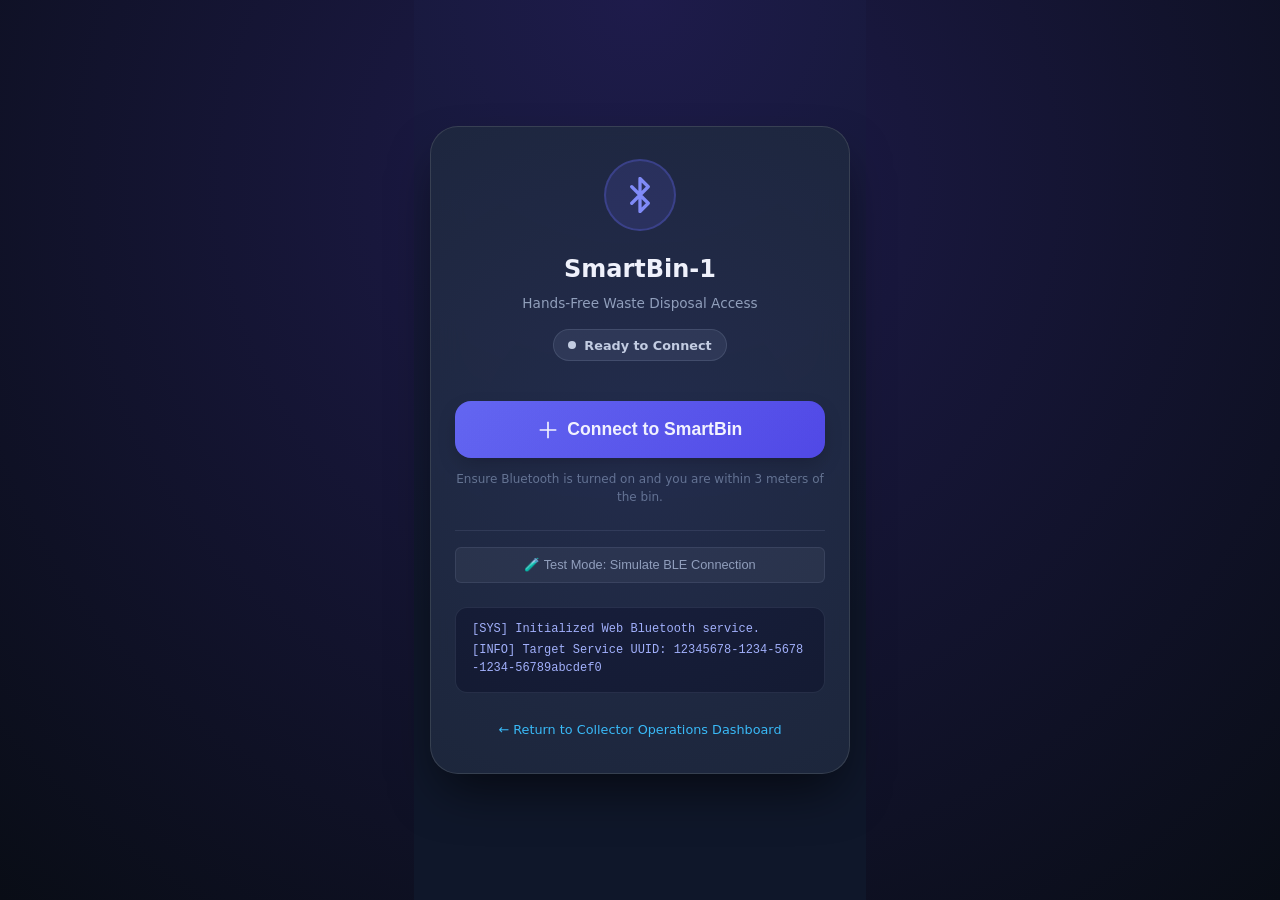
==== public_open.html @ ca004def "Rename index.html to public_open.html" ====
<!DOCTYPE html>
<html lang="en">
<head>
  <meta charset="UTF-8">
  <meta name="viewport" content="width=device-width, initial-scale=1.0, maximum-scale=1.0, user-scalable=no">
  <title>SmartBin-1 | Touchless Public Access</title>
  
  <link rel="stylesheet" href="css/style.css">
  
  <style>
    /* Mobile app container overrides */
    body {
      background: radial-gradient(circle at 50% 20%, #1e1b4b 0%, #090d16 100%);
      display: flex;
      flex-direction: column;
      align-items: center;
      justify-content: center;
    }
  </style>
</head>
<body>

  <div class="mobile-wrapper">
    <div class="mobile-card">
      
      <!-- Top header with device icon -->
      <div class="ble-header-icon" id="bleStatusIcon">
        <svg id="bluetoothSvg" width="36" height="36" viewBox="0 0 24 24" fill="none" stroke="currentColor" stroke-width="2.2" stroke-linecap="round" stroke-linejoin="round">
          <polyline points="6.5 6.5 17.5 17.5 12 23 12 1 17.5 6.5 6.5 17.5"/>
        </svg>
      </div>

      <h1 style="font-size: 1.5rem; font-weight: 800; margin-bottom: 0.35rem;">SmartBin-1</h1>
      <p style="font-size: 0.85rem; color: var(--text-secondary); margin-bottom: 1rem;">
        Hands-Free Waste Disposal Access
      </p>

      <!-- Connection Pill Badge -->
      <div id="connectionPill" class="connection-pill pill-disconnected">
        <span class="status-indicator-dot"></span>
        <span id="connectionPillText">Ready to Connect</span>
      </div>

      <!-- Main Action Area -->
      <div id="actionArea" style="margin-top: 1rem;">
        
        <!-- State 1: Connect Button (Visible when disconnected) -->
        <div id="connectState">
          <button id="connectBtn" class="action-btn btn-primary">
            <svg width="20" height="20" viewBox="0 0 24 24" fill="none" stroke="currentColor" stroke-width="2">
              <path d="M12 2v20M2 12h20"/>
            </svg>
            <span>Connect to SmartBin</span>
          </button>

          <p style="font-size: 0.75rem; color: var(--text-muted); margin-top: 0.75rem;">
            Ensure Bluetooth is turned on and you are within 3 meters of the bin.
          </p>

          <!-- Simulation mode option for desktop / test evaluation -->
          <div style="margin-top: 1.5rem; padding-top: 1rem; border-top: 1px solid var(--border-color);">
            <button id="simulateConnectBtn" class="filter-btn" style="width:100%; padding:0.6rem; font-size:0.8rem;">
              🧪 Test Mode: Simulate BLE Connection
            </button>
          </div>
        </div>

        <!-- State 2: Connected Controls (Hidden initially, shown upon successful connection) -->
        <div id="connectedState" style="display: none;">
          
          <div id="lidReadyView">
            <button id="openLidBtn" class="action-btn btn-success">
              <svg width="28" height="28" viewBox="0 0 24 24" fill="none" stroke="currentColor" stroke-width="2.5" stroke-linecap="round" stroke-linejoin="round">
                <path d="M3 6h18m-2 0v14c0 1-1 2-2 2H7c-1 0-2-1-2-2V6m3 0V4c0-1 1-2 2-2h4c1 0 2 1 2 2v2"/>
              </svg>
              <span>OPEN LID</span>
            </button>
            <p style="font-size: 0.8rem; color: #34d399; margin-top: 0.75rem; font-weight: 500;">
              ✓ Connected to SmartBin-1 (GATT Server Active)
            </p>
          </div>

          <!-- State 3: Lid Opened / Countdown Animation -->
          <div id="lidOpenView" style="display: none;">
            <div class="timer-ring-container">
              <div class="pulse-circle"></div>
              <div class="timer-countdown" id="countdownSecs">5</div>
            </div>
            <p style="font-size: 1.1rem; font-weight: 700; color: #10b981;">Lid is Open!</p>
            <p style="font-size: 0.8rem; color: var(--text-secondary);">Drop waste now. Auto-closing in seconds...</p>
          </div>

          <!-- Disconnect Button -->
          <button id="disconnectBtn" class="action-btn btn-disconnect">
            <svg width="16" height="16" viewBox="0 0 24 24" fill="none" stroke="currentColor" stroke-width="2">
              <line x1="18" y1="6" x2="6" y2="18"></line><line x1="6" y1="6" x2="18" y2="18"></line>
            </svg>
            <span>Disconnect</span>
          </button>

        </div>

      </div>

      <!-- Mini Live Activity Log -->
      <div class="ble-terminal" id="terminalLog">
        <div class="ble-terminal-line">[SYS] Initialized Web Bluetooth service.</div>
        <div class="ble-terminal-line">[INFO] Target Service UUID: 12345678-1234-5678-1234-56789abcdef0</div>
      </div>

      <!-- Navigation link -->
      <div style="margin-top: 1.5rem;">
        <a href="dashboard.html" style="font-size: 0.8rem; color: var(--color-info); text-decoration: none;">
          ← Return to Collector Operations Dashboard
        </a>
      </div>

    </div>
  </div>

  <script src="js/mock_data.js"></script>
  <script src="js/firebase_config.js"></script>
  <script>
    // Configuration specified in Task 3
    const BLE_CONFIG = {
      deviceName: "SmartBin-1",
      serviceUuid: "12345678-1234-5678-1234-56789abcdef0",
      charLidUuid: "12345678-1234-5678-1234-56789abcdef1"
    };

    // DOM Elements
    const connectState = document.getElementById("connectState");
    const connectedState = document.getElementById("connectedState");
    const lidReadyView = document.getElementById("lidReadyView");
    const lidOpenView = document.getElementById("lidOpenView");
    const countdownSecs = document.getElementById("countdownSecs");
    const connectBtn = document.getElementById("connectBtn");
    const simulateConnectBtn = document.getElementById("simulateConnectBtn");
    const openLidBtn = document.getElementById("openLidBtn");
    const disconnectBtn = document.getElementById("disconnectBtn");
    const connectionPill = document.getElementById("connectionPill");
    const connectionPillText = document.getElementById("connectionPillText");
    const bleStatusIcon = document.getElementById("bleStatusIcon");
    const terminalLog = document.getElementById("terminalLog");

    // Bluetooth connection handles
    let bluetoothDevice = null;
    let gattServer = null;
    let lidCharacteristic = null;
    let isSimulated = false;
    let countdownInterval = null;

    function log(msg) {
      const line = document.createElement("div");
      line.className = "ble-terminal-line";
      const timestamp = new Date().toLocaleTimeString();
      line.textContent = `[${timestamp}] ${msg}`;
      terminalLog.appendChild(line);
      terminalLog.scrollTop = terminalLog.scrollHeight;
    }

    // Set UI to Connected State
    function setConnectedUI(deviceName) {
      connectState.style.display = "none";
      connectedState.style.display = "block";
      lidReadyView.style.display = "block";
      lidOpenView.style.display = "none";

      bleStatusIcon.classList.add("connected");
      connectionPill.className = "connection-pill pill-connected";
      connectionPillText.textContent = `Connected: ${deviceName}`;
    }

    // Set UI to Disconnected State
    function setDisconnectedUI(reason = "Disconnected") {
      connectedState.style.display = "none";
      connectState.style.display = "block";

      bleStatusIcon.classList.remove("connected");
      connectionPill.className = "connection-pill pill-disconnected";
      connectionPillText.textContent = reason;

      if (countdownInterval) {
        clearInterval(countdownInterval);
        countdownInterval = null;
      }
    }

    // Handle Hardware Disconnect Event
    function onDisconnected(event) {
      const device = event.target;
      log(`Device ${device.name || "SmartBin"} disconnected.`);
      bluetoothDevice = null;
      gattServer = null;
      lidCharacteristic = null;
      setDisconnectedUI("Disconnected");
    }

    // Connect via Web Bluetooth API
    async function requestBleConnection() {
      if (!navigator.bluetooth) {
        log("Web Bluetooth is not supported on this browser/platform.");
        alert("Web Bluetooth API is not available on this browser. Please use Chrome/Edge or click 'Test Mode: Simulate BLE Connection'.");
        return;
      }

      try {
        log(`Scanning for Bluetooth device named '${BLE_CONFIG.deviceName}'...`);
        connectionPillText.textContent = "Requesting device...";

        bluetoothDevice = await navigator.bluetooth.requestDevice({
          filters: [
            { name: BLE_CONFIG.deviceName },
            { services: [BLE_CONFIG.serviceUuid] }
          ],
          optionalServices: [BLE_CONFIG.serviceUuid]
        });

        log(`Device selected: ${bluetoothDevice.name}. Connecting to GATT Server...`);
        bluetoothDevice.addEventListener('gattserverdisconnected', onDisconnected);

        gattServer = await bluetoothDevice.gatt.connect();
        log("Connected to GATT Server.");

        log(`Discovering Primary Service (${BLE_CONFIG.serviceUuid})...`);
        const service = await gattServer.getPrimaryService(BLE_CONFIG.serviceUuid);

        log(`Discovering Characteristic (${BLE_CONFIG.charLidUuid})...`);
        try {
          lidCharacteristic = await service.getCharacteristic(BLE_CONFIG.charLidUuid);
          log("Lid Characteristic discovered successfully.");
        } catch (charErr) {
          log("Characteristic not found; falling back to service-level commands.");
        }

        isSimulated = false;
        setConnectedUI(bluetoothDevice.name || BLE_CONFIG.deviceName);
        log("Ready! Tap 'OPEN LID' to actuate servo.");

      } catch (err) {
        log(`Connection Error: ${err.message || err}`);
        setDisconnectedUI("Connection failed");
      }
    }

    // Trigger Lid Open Command
    async function triggerOpenLid() {
      log("Sending OPEN command to SmartBin-1...");

      try {
        if (!isSimulated && lidCharacteristic) {
          // Send 0x01 byte to characteristic to open lid
          const command = new Uint8Array([0x01]);
          await lidCharacteristic.writeValue(command);
          log("BLE GATT write successful: 0x01 (OPEN)");
        } else {
          log("[MOCK] Sent 0x01 OPEN command over virtual BLE channel.");
        }

        // Notify Database layer (Firebase or Mock)
        if (window.smartBinDB) {
          window.smartBinDB.updateBin("SmartBin-1", { lidStatus: "Open" });
        }

        // Display Opening / Countdown UI
        lidReadyView.style.display = "none";
        lidOpenView.style.display = "block";

        let secondsRemaining = 5;
        countdownSecs.textContent = secondsRemaining;

        countdownInterval = setInterval(() => {
          secondsRemaining--;
          countdownSecs.textContent = secondsRemaining;

          if (secondsRemaining <= 0) {
            clearInterval(countdownInterval);
            countdownInterval = null;

            log("Timer elapsed: Lid auto-closed.");
            // Send close command or update database
            if (window.smartBinDB) {
              const isBio = Math.random() > 0.5;
              window.smartBinDB.simulateDeposit("SmartBin-1", isBio);
              window.smartBinDB.updateBin("SmartBin-1", { lidStatus: "Closed" });
            }

            lidOpenView.style.display = "none";
            lidReadyView.style.display = "block";
          }
        }, 1000);

      } catch (err) {
        log(`Failed to write command: ${err.message || err}`);
      }
    }

    // Disconnect Action
    function disconnectDevice() {
      if (isSimulated) {
        log("Virtual device disconnected.");
        isSimulated = false;
        setDisconnectedUI("Disconnected");
      } else if (bluetoothDevice && bluetoothDevice.gatt.connected) {
        log("Disconnecting from GATT server...");
        bluetoothDevice.gatt.disconnect();
      } else {
        setDisconnectedUI("Disconnected");
      }
    }

    // Simulation / Test Mode trigger
    function simulateConnection() {
      log("Starting simulation mode for testing...");
      isSimulated = true;
      setTimeout(() => {
        log("Virtual GATT Server connected to 'SmartBin-1'.");
        setConnectedUI("SmartBin-1 (Simulated)");
      }, 500);
    }

    // Event Listeners
    connectBtn.addEventListener("click", requestBleConnection);
    simulateConnectBtn.addEventListener("click", simulateConnection);
    openLidBtn.addEventListener("click", triggerOpenLid);
    disconnectBtn.addEventListener("click", disconnectDevice);

    // Support query param for preview / testing: ?state=connected
    const urlParams = new URLSearchParams(window.location.search);
    if (urlParams.get('state') === 'connected') {
      simulateConnection();
    } else if (urlParams.get('state') === 'open') {
      simulateConnection();
      setTimeout(triggerOpenLid, 300);
    }
  </script>
</body>
</html>
---- css/style.css ----
/* Smart Dustbin IoT System - Unified Stylesheet */
:root {
  --bg-primary: #0f172a;
  --bg-secondary: #1e293b;
  --bg-card: rgba(30, 41, 59, 0.75);
  --bg-card-hover: rgba(51, 65, 85, 0.85);
  --border-color: rgba(148, 163, 184, 0.15);
  --text-primary: #f8fafc;
  --text-secondary: #94a3b8;
  --text-muted: #64748b;
  
  --color-success: #10b981;
  --color-warning: #f59e0b;
  --color-danger: #ef4444;
  --color-info: #38bdf8;
  --color-primary: #6366f1;
  --color-primary-hover: #4f46e5;
  
  --font-sans: system-ui, -apple-system, BlinkMacSystemFont, 'Segoe UI', Roboto, Oxygen, Ubuntu, Cantarell, sans-serif;
  --radius-sm: 8px;
  --radius-md: 12px;
  --radius-lg: 20px;
  --shadow-card: 0 10px 25px -5px rgba(0, 0, 0, 0.4), 0 8px 10px -6px rgba(0, 0, 0, 0.3);
}

* {
  box-sizing: border-box;
  margin: 0;
  padding: 0;
}

body {
  font-family: var(--font-sans);
  background: var(--bg-primary);
  color: var(--text-primary);
  min-height: 100vh;
  line-height: 1.5;
  -webkit-font-smoothing: antialiased;
}

/* ==========================================================================
   Header & Navigation
   ========================================================================== */
.navbar {
  display: flex;
  align-items: center;
  justify-content: space-between;
  padding: 1rem 2rem;
  background: var(--bg-secondary);
  border-bottom: 1px solid var(--border-color);
  position: sticky;
  top: 0;
  z-index: 1000;
  backdrop-filter: blur(12px);
}

.brand {
  display: flex;
  align-items: center;
  gap: 0.75rem;
  text-decoration: none;
  color: var(--text-primary);
  font-size: 1.25rem;
  font-weight: 700;
}

.brand-icon {
  width: 36px;
  height: 36px;
  border-radius: var(--radius-sm);
  background: linear-gradient(135deg, #10b981, #06b6d4);
  display: flex;
  align-items: center;
  justify-content: center;
  box-shadow: 0 0 15px rgba(16, 185, 129, 0.4);
}

.nav-links {
  display: flex;
  gap: 1rem;
  align-items: center;
}

.nav-link {
  color: var(--text-secondary);
  text-decoration: none;
  font-size: 0.9rem;
  font-weight: 500;
  padding: 0.5rem 0.85rem;
  border-radius: var(--radius-sm);
  transition: all 0.2s ease;
}

.nav-link:hover, .nav-link.active {
  color: var(--text-primary);
  background: rgba(255, 255, 255, 0.08);
}

/* ==========================================================================
   Dashboard Layout
   ========================================================================== */
.dashboard-container {
  padding: 1.5rem 2rem;
  max-width: 1600px;
  margin: 0 auto;
}

.metrics-grid {
  display: grid;
  grid-template-columns: repeat(auto-fit, minmax(220px, 1fr));
  gap: 1.25rem;
  margin-bottom: 1.5rem;
}

.metric-card {
  background: var(--bg-card);
  border: 1px solid var(--border-color);
  border-radius: var(--radius-md);
  padding: 1.25rem;
  box-shadow: var(--shadow-card);
  backdrop-filter: blur(10px);
  display: flex;
  flex-direction: column;
  transition: transform 0.2s, border-color 0.2s;
}

.metric-card:hover {
  transform: translateY(-2px);
  border-color: rgba(255, 255, 255, 0.25);
}

.metric-header {
  display: flex;
  align-items: center;
  justify-content: space-between;
  color: var(--text-secondary);
  font-size: 0.85rem;
  font-weight: 600;
  text-transform: uppercase;
  letter-spacing: 0.05em;
  margin-bottom: 0.5rem;
}

.metric-value {
  font-size: 2rem;
  font-weight: 700;
  color: var(--text-primary);
  line-height: 1.1;
}

.metric-footer {
  font-size: 0.8rem;
  color: var(--text-muted);
  margin-top: 0.5rem;
  display: flex;
  align-items: center;
  gap: 0.4rem;
}

/* Main Dashboard Grid */
.content-grid {
  display: grid;
  grid-template-columns: 1fr 380px;
  gap: 1.5rem;
}

@media (max-width: 1024px) {
  .content-grid {
    grid-template-columns: 1fr;
  }
}

/* Map Section */
.map-card {
  background: var(--bg-card);
  border: 1px solid var(--border-color);
  border-radius: var(--radius-md);
  overflow: hidden;
  box-shadow: var(--shadow-card);
  display: flex;
  flex-direction: column;
  height: 620px;
}

.card-header {
  padding: 1rem 1.5rem;
  background: var(--bg-secondary);
  border-bottom: 1px solid var(--border-color);
  display: flex;
  align-items: center;
  justify-content: space-between;
  flex-wrap: wrap;
  gap: 0.75rem;
}

.card-title {
  font-size: 1.1rem;
  font-weight: 600;
  display: flex;
  align-items: center;
  gap: 0.5rem;
}

.map-controls {
  display: flex;
  align-items: center;
  gap: 0.5rem;
}

.filter-btn {
  background: rgba(255, 255, 255, 0.05);
  border: 1px solid var(--border-color);
  color: var(--text-secondary);
  padding: 0.4rem 0.8rem;
  border-radius: 6px;
  font-size: 0.8rem;
  cursor: pointer;
  transition: all 0.2s ease;
}

.filter-btn:hover, .filter-btn.active {
  background: var(--color-primary);
  color: #fff;
  border-color: var(--color-primary);
}

#map {
  width: 100%;
  flex: 1;
  background: #111827;
}

/* Legend */
.legend-container {
  display: flex;
  gap: 1rem;
  align-items: center;
  font-size: 0.8rem;
  color: var(--text-secondary);
}

.legend-item {
  display: flex;
  align-items: center;
  gap: 0.4rem;
}

.legend-dot {
  width: 10px;
  height: 10px;
  border-radius: 50%;
}

.dot-green { background: var(--color-success); box-shadow: 0 0 8px var(--color-success); }
.dot-yellow { background: var(--color-warning); box-shadow: 0 0 8px var(--color-warning); }
.dot-red { background: var(--color-danger); box-shadow: 0 0 8px var(--color-danger); }

/* Bin Sidebar List */
.sidebar-panel {
  display: flex;
  flex-direction: column;
  gap: 1rem;
  height: 620px;
}

.bin-list-card {
  background: var(--bg-card);
  border: 1px solid var(--border-color);
  border-radius: var(--radius-md);
  box-shadow: var(--shadow-card);
  display: flex;
  flex-direction: column;
  flex: 1;
  overflow: hidden;
}

.bin-items-container {
  overflow-y: auto;
  flex: 1;
  padding: 0.75rem;
  display: flex;
  flex-direction: column;
  gap: 0.6rem;
}

.bin-item-row {
  background: rgba(255, 255, 255, 0.03);
  border: 1px solid var(--border-color);
  border-radius: var(--radius-sm);
  padding: 0.85rem;
  cursor: pointer;
  transition: all 0.2s ease;
}

.bin-item-row:hover {
  background: rgba(255, 255, 255, 0.08);
  border-color: rgba(255, 255, 255, 0.3);
  transform: translateX(2px);
}

.bin-item-row.critical-alert {
  border-left: 4px solid var(--color-danger);
}

.bin-item-row.warning-alert {
  border-left: 4px solid var(--color-warning);
}

.bin-item-row.normal-alert {
  border-left: 4px solid var(--color-success);
}

.bin-item-top {
  display: flex;
  justify-content: space-between;
  align-items: center;
  margin-bottom: 0.4rem;
}

.bin-id-badge {
  font-weight: 700;
  font-size: 0.9rem;
  color: var(--text-primary);
}

.bin-fill-badge {
  font-size: 0.8rem;
  font-weight: 700;
  padding: 0.15rem 0.5rem;
  border-radius: 9999px;
}

.badge-green { background: rgba(16, 185, 129, 0.15); color: #34d399; }
.badge-yellow { background: rgba(245, 158, 11, 0.15); color: #fbbf24; }
.badge-red { background: rgba(239, 68, 68, 0.2); color: #f87171; }

.bin-location-text {
  font-size: 0.78rem;
  color: var(--text-secondary);
  margin-bottom: 0.5rem;
}

.progress-bar-wrap {
  height: 6px;
  background: rgba(255, 255, 255, 0.1);
  border-radius: 9999px;
  overflow: hidden;
}

.progress-bar-fill {
  height: 100%;
  border-radius: 9999px;
  transition: width 0.4s ease;
}

/* Custom Marker Styling for Leaflet */
.custom-bin-marker {
  display: flex;
  align-items: center;
  justify-content: center;
}

.marker-pin {
  width: 32px;
  height: 32px;
  border-radius: 50% 50% 50% 0;
  position: absolute;
  transform: rotate(-45deg);
  left: 50%;
  top: 50%;
  margin: -20px 0 0 -16px;
  display: flex;
  align-items: center;
  justify-content: center;
  box-shadow: 0 4px 10px rgba(0, 0, 0, 0.5);
  border: 2px solid rgba(255, 255, 255, 0.85);
  transition: transform 0.2s ease;
}

.marker-pin:hover {
  transform: rotate(-45deg) scale(1.15);
}

.marker-content {
  transform: rotate(45deg);
  color: #fff;
  font-size: 11px;
  font-weight: bold;
}

.pin-green { background: #10b981; }
.pin-yellow { background: #f59e0b; }
.pin-red {
  background: #ef4444;
  animation: pulse-red 1.6s infinite;
}

@keyframes pulse-red {
  0% { box-shadow: 0 0 0 0 rgba(239, 68, 68, 0.7); }
  70% { box-shadow: 0 0 0 12px rgba(239, 68, 68, 0); }
  100% { box-shadow: 0 0 0 0 rgba(239, 68, 68, 0); }
}

/* Leaflet Popup customization */
.leaflet-popup-content-wrapper {
  background: #1e293b !important;
  color: #f8fafc !important;
  border: 1px solid rgba(148, 163, 184, 0.2) !important;
  border-radius: 12px !important;
  box-shadow: 0 20px 25px -5px rgba(0, 0, 0, 0.6) !important;
}

.leaflet-popup-tip {
  background: #1e293b !important;
}

.popup-card {
  min-width: 220px;
  padding: 4px;
}

.popup-title {
  font-size: 1rem;
  font-weight: 700;
  margin-bottom: 2px;
}

.popup-sub {
  font-size: 0.75rem;
  color: #94a3b8;
  margin-bottom: 8px;
}

.popup-stat-row {
  display: flex;
  justify-content: space-between;
  font-size: 0.82rem;
  margin: 4px 0;
}

.popup-badge-btn {
  width: 100%;
  margin-top: 10px;
  padding: 6px;
  border-radius: 6px;
  border: none;
  background: var(--color-primary);
  color: #fff;
  font-size: 0.8rem;
  font-weight: 600;
  cursor: pointer;
  transition: opacity 0.2s;
}

.popup-badge-btn:hover {
  opacity: 0.9;
}

/* ==========================================================================
   Task 3: Public Bluetooth UI (Mobile Screens)
   ========================================================================== */
.mobile-wrapper {
  min-height: 100vh;
  display: flex;
  align-items: center;
  justify-content: center;
  padding: 1.5rem 1rem;
  background: radial-gradient(circle at top, #1e1b4b 0%, #0f172a 70%);
}

.mobile-card {
  width: 100%;
  max-width: 420px;
  background: rgba(30, 41, 59, 0.85);
  backdrop-filter: blur(16px);
  border: 1px solid rgba(255, 255, 255, 0.12);
  border-radius: 28px;
  padding: 2rem 1.5rem;
  box-shadow: 0 25px 50px -12px rgba(0, 0, 0, 0.6);
  text-align: center;
  position: relative;
  overflow: hidden;
}

.mobile-card::before {
  content: "";
  position: absolute;
  top: -50%;
  left: -50%;
  width: 200%;
  height: 200%;
  background: radial-gradient(circle, rgba(99, 102, 241, 0.1) 0%, transparent 60%);
  pointer-events: none;
}

.ble-header-icon {
  width: 72px;
  height: 72px;
  border-radius: 50%;
  margin: 0 auto 1.25rem;
  display: flex;
  align-items: center;
  justify-content: center;
  background: rgba(99, 102, 241, 0.15);
  border: 2px solid rgba(99, 102, 241, 0.3);
  color: #818cf8;
  font-size: 2rem;
  transition: all 0.3s ease;
}

.ble-header-icon.connected {
  background: rgba(16, 185, 129, 0.15);
  border-color: rgba(16, 185, 129, 0.4);
  color: #34d399;
  box-shadow: 0 0 25px rgba(16, 185, 129, 0.35);
}

.connection-pill {
  display: inline-flex;
  align-items: center;
  gap: 0.5rem;
  padding: 0.35rem 0.9rem;
  border-radius: 9999px;
  font-size: 0.8rem;
  font-weight: 600;
  margin-bottom: 1.5rem;
}

.pill-disconnected {
  background: rgba(100, 116, 139, 0.2);
  color: #cbd5e1;
  border: 1px solid rgba(148, 163, 184, 0.2);
}

.pill-connected {
  background: rgba(16, 185, 129, 0.2);
  color: #34d399;
  border: 1px solid rgba(16, 185, 129, 0.3);
}

.status-indicator-dot {
  width: 8px;
  height: 8px;
  border-radius: 50%;
  background: currentColor;
}

.action-btn {
  width: 100%;
  padding: 1.1rem;
  border-radius: 16px;
  border: none;
  font-size: 1.1rem;
  font-weight: 700;
  cursor: pointer;
  display: flex;
  align-items: center;
  justify-content: center;
  gap: 0.6rem;
  transition: all 0.25s cubic-bezier(0.4, 0, 0.2, 1);
  box-shadow: 0 8px 20px -4px rgba(0, 0, 0, 0.3);
}

.btn-primary {
  background: linear-gradient(135deg, #6366f1, #4f46e5);
  color: white;
}

.btn-primary:hover {
  transform: translateY(-2px);
  box-shadow: 0 12px 25px -4px rgba(99, 102, 241, 0.5);
}

.btn-success {
  background: linear-gradient(135deg, #10b981, #059669);
  color: white;
  font-size: 1.25rem;
  padding: 1.3rem;
  animation: pulse-success 2s infinite;
}

@keyframes pulse-success {
  0% { box-shadow: 0 0 0 0 rgba(16, 185, 129, 0.6); }
  70% { box-shadow: 0 0 0 15px rgba(16, 185, 129, 0); }
  100% { box-shadow: 0 0 0 0 rgba(16, 185, 129, 0); }
}

.btn-disconnect {
  background: rgba(239, 68, 68, 0.15);
  color: #f87171;
  border: 1px solid rgba(239, 68, 68, 0.3);
  margin-top: 0.8rem;
  padding: 0.75rem;
  font-size: 0.9rem;
}

.btn-disconnect:hover {
  background: rgba(239, 68, 68, 0.25);
}

.ble-terminal {
  margin-top: 1.5rem;
  text-align: left;
  background: rgba(15, 23, 42, 0.8);
  border: 1px solid rgba(148, 163, 184, 0.15);
  border-radius: 12px;
  padding: 0.75rem 1rem;
  font-family: 'Courier New', Courier, monospace;
  font-size: 0.75rem;
  color: #a5b4fc;
  max-height: 120px;
  overflow-y: auto;
}

.ble-terminal-line {
  margin-bottom: 3px;
  word-break: break-all;
}

.timer-ring-container {
  margin: 1.5rem auto;
  position: relative;
  width: 140px;
  height: 140px;
  display: flex;
  align-items: center;
  justify-content: center;
}

.timer-countdown {
  font-size: 2.5rem;
  font-weight: 800;
  color: #10b981;
}

.pulse-circle {
  position: absolute;
  width: 100%;
  height: 100%;
  border-radius: 50%;
  border: 3px solid #10b981;
  animation: ripple 1.5s infinite;
}

@keyframes ripple {
  0% { transform: scale(0.9); opacity: 1; }
  100% { transform: scale(1.3); opacity: 0; }
}
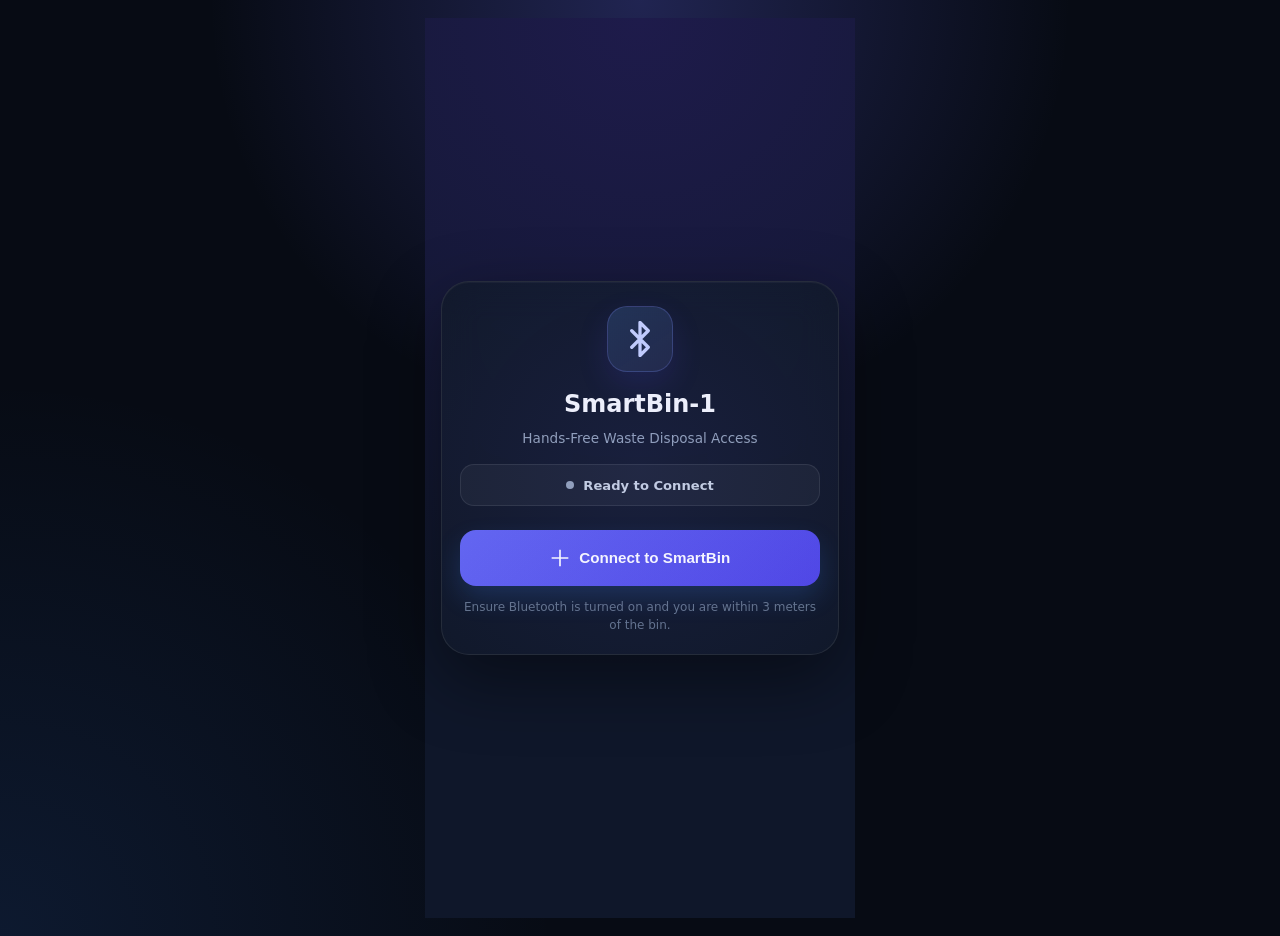
==== commit 91c9a7da: "Refactor public_open.html to remove simulation mode Removed simulation mode option and updated count" ====
--- a/public_open.html
+++ b/public_open.html
@@ -8,13 +8,140 @@
   <link rel="stylesheet" href="css/style.css">
   
   <style>
-    /* Mobile app container overrides */
+    * { box-sizing: border-box; }
+
     body {
-      background: radial-gradient(circle at 50% 20%, #1e1b4b 0%, #090d16 100%);
+      min-height: 100vh;
+      margin: 0;
+      padding: 18px 12px;
+      background:
+        radial-gradient(circle at 50% 0%, rgba(99,102,241,.28), transparent 38%),
+        radial-gradient(circle at 0% 100%, rgba(59,130,246,.12), transparent 35%),
+        #070b14;
       display: flex;
       flex-direction: column;
       align-items: center;
       justify-content: center;
+      overflow-x: hidden;
+    }
+
+    .mobile-wrapper { width: 100%; max-width: 430px; }
+
+    .mobile-card {
+      width: 100%;
+      padding: 24px 18px 20px;
+      border: 1px solid rgba(255,255,255,.09);
+      border-radius: 28px;
+      background: rgba(17,24,39,.88);
+      box-shadow: 0 24px 70px rgba(0,0,0,.45), inset 0 1px 0 rgba(255,255,255,.04);
+      backdrop-filter: blur(18px);
+      -webkit-backdrop-filter: blur(18px);
+    }
+
+    .ble-header-icon {
+      width: 66px;
+      height: 66px;
+      margin: 0 auto 14px;
+      border-radius: 20px;
+      display: grid;
+      place-items: center;
+      color: #c7d2fe;
+      background: linear-gradient(145deg,rgba(96,165,250,.18),rgba(129,140,248,.12));
+      border: 1px solid rgba(129,140,248,.24);
+      box-shadow: 0 12px 30px rgba(79,70,229,.15);
+      transition: .25s ease;
+    }
+
+    .ble-header-icon.connected {
+      color: #6ee7b7;
+      background: rgba(16,185,129,.13);
+      border-color: rgba(52,211,153,.3);
+      box-shadow: 0 12px 30px rgba(16,185,129,.16);
+    }
+
+    .connection-pill {
+      min-height: 42px;
+      padding: 0 14px;
+      border-radius: 14px;
+      display: flex;
+      align-items: center;
+      justify-content: center;
+      gap: 9px;
+      border: 1px solid rgba(255,255,255,.09);
+      background: rgba(255,255,255,.045);
+      font-size: .82rem;
+      font-weight: 700;
+    }
+
+    .pill-connected {
+      color: #6ee7b7;
+      background: rgba(16,185,129,.09);
+      border-color: rgba(52,211,153,.24);
+    }
+
+    .pill-disconnected { color: #cbd5e1; }
+
+    .pill-error {
+      color: #fca5a5;
+      background: rgba(248,113,113,.09);
+      border-color: rgba(248,113,113,.24);
+    }
+
+    .status-indicator-dot {
+      width: 8px;
+      height: 8px;
+      border-radius: 50%;
+      background: #94a3b8;
+    }
+
+    .pill-connected .status-indicator-dot {
+      background: #34d399;
+      box-shadow: 0 0 0 4px rgba(52,211,153,.12), 0 0 12px rgba(52,211,153,.55);
+    }
+
+    .action-btn {
+      width: 100%;
+      min-height: 54px;
+      border-radius: 16px !important;
+      font-size: .95rem !important;
+      font-weight: 800 !important;
+      transition: transform .18s ease, box-shadow .18s ease, opacity .18s ease;
+    }
+
+    .action-btn:active { transform: scale(.98); }
+
+    .btn-primary { box-shadow: 0 12px 26px rgba(59,130,246,.2); }
+    .btn-success { box-shadow: 0 12px 26px rgba(16,185,129,.18); }
+
+    .btn-disconnect {
+      margin-top: 14px;
+      min-height: 44px;
+      font-size: .82rem !important;
+    }
+
+    .timer-ring-container {
+      width: 150px !important;
+      height: 150px !important;
+      margin: 12px auto 18px !important;
+      display: grid;
+      place-items: center;
+      position: relative;
+    }
+
+    .timer-countdown {
+      font-size: 3.2rem !important;
+      font-weight: 900 !important;
+      line-height: 1;
+      text-shadow: 0 0 24px rgba(52,211,153,.3);
+    }
+@media (max-width: 420px) {
+      body { padding: 10px; justify-content: flex-start; }
+
+      .mobile-card {
+        margin-top: 6px;
+        padding: 20px 15px 16px;
+        border-radius: 24px;
+      }
     }
   </style>
 </head>
@@ -57,12 +184,7 @@
             Ensure Bluetooth is turned on and you are within 3 meters of the bin.
           </p>
 
-          <!-- Simulation mode option for desktop / test evaluation -->
-          <div style="margin-top: 1.5rem; padding-top: 1rem; border-top: 1px solid var(--border-color);">
-            <button id="simulateConnectBtn" class="filter-btn" style="width:100%; padding:0.6rem; font-size:0.8rem;">
-              🧪 Test Mode: Simulate BLE Connection
-            </button>
-          </div>
+
         </div>
 
         <!-- State 2: Connected Controls (Hidden initially, shown upon successful connection) -->
@@ -84,7 +206,7 @@
           <div id="lidOpenView" style="display: none;">
             <div class="timer-ring-container">
               <div class="pulse-circle"></div>
-              <div class="timer-countdown" id="countdownSecs">5</div>
+              <div class="timer-countdown" id="countdownSecs">10</div>
             </div>
             <p style="font-size: 1.1rem; font-weight: 700; color: #10b981;">Lid is Open!</p>
             <p style="font-size: 0.8rem; color: var(--text-secondary);">Drop waste now. Auto-closing in seconds...</p>
@@ -102,18 +224,9 @@
 
       </div>
 
-      <!-- Mini Live Activity Log -->
-      <div class="ble-terminal" id="terminalLog">
-        <div class="ble-terminal-line">[SYS] Initialized Web Bluetooth service.</div>
-        <div class="ble-terminal-line">[INFO] Target Service UUID: 12345678-1234-5678-1234-56789abcdef0</div>
       </div>
 
-      <!-- Navigation link -->
-      <div style="margin-top: 1.5rem;">
-        <a href="dashboard.html" style="font-size: 0.8rem; color: var(--color-info); text-decoration: none;">
-          ← Return to Collector Operations Dashboard
-        </a>
-      </div>
+
 
     </div>
   </div>
@@ -135,13 +248,11 @@
     const lidOpenView = document.getElementById("lidOpenView");
     const countdownSecs = document.getElementById("countdownSecs");
     const connectBtn = document.getElementById("connectBtn");
-    const simulateConnectBtn = document.getElementById("simulateConnectBtn");
     const openLidBtn = document.getElementById("openLidBtn");
     const disconnectBtn = document.getElementById("disconnectBtn");
     const connectionPill = document.getElementById("connectionPill");
     const connectionPillText = document.getElementById("connectionPillText");
     const bleStatusIcon = document.getElementById("bleStatusIcon");
-    const terminalLog = document.getElementById("terminalLog");
 
     // Bluetooth connection handles
     let bluetoothDevice = null;
@@ -149,14 +260,16 @@
     let lidCharacteristic = null;
     let isSimulated = false;
     let countdownInterval = null;
-
-    function log(msg) {
-      const line = document.createElement("div");
-      line.className = "ble-terminal-line";
-      const timestamp = new Date().toLocaleTimeString();
-      line.textContent = `[${timestamp}] ${msg}`;
-      terminalLog.appendChild(line);
-      terminalLog.scrollTop = terminalLog.scrollHeight;
+    function showUserStatus(message, type = "info") {
+      connectionPillText.textContent = message;
+
+      if (type === "success") {
+        connectionPill.className = "connection-pill pill-connected";
+      } else if (type === "error") {
+        connectionPill.className = "connection-pill pill-error";
+      } else {
+        connectionPill.className = "connection-pill pill-disconnected";
+      }
     }
 
     // Set UI to Connected State
@@ -189,7 +302,7 @@
     // Handle Hardware Disconnect Event
     function onDisconnected(event) {
       const device = event.target;
-      log(`Device ${device.name || "SmartBin"} disconnected.`);
+      showUserStatus("Disconnected");
       bluetoothDevice = null;
       gattServer = null;
       lidCharacteristic = null;
@@ -199,13 +312,13 @@
     // Connect via Web Bluetooth API
     async function requestBleConnection() {
       if (!navigator.bluetooth) {
-        log("Web Bluetooth is not supported on this browser/platform.");
+
         alert("Web Bluetooth API is not available on this browser. Please use Chrome/Edge or click 'Test Mode: Simulate BLE Connection'.");
         return;
       }
 
       try {
-        log(`Scanning for Bluetooth device named '${BLE_CONFIG.deviceName}'...`);
+        showUserStatus("Searching for SmartBin-1...");
         connectionPillText.textContent = "Requesting device...";
 
         bluetoothDevice = await navigator.bluetooth.requestDevice({
@@ -215,46 +328,35 @@
           ],
           optionalServices: [BLE_CONFIG.serviceUuid]
         });
-
-        log(`Device selected: ${bluetoothDevice.name}. Connecting to GATT Server...`);
+        showUserStatus("Connecting to SmartBin-1...");
         bluetoothDevice.addEventListener('gattserverdisconnected', onDisconnected);
 
         gattServer = await bluetoothDevice.gatt.connect();
-        log("Connected to GATT Server.");
-
-        log(`Discovering Primary Service (${BLE_CONFIG.serviceUuid})...`);
+        showUserStatus("Connected to SmartBin-1", "success");
         const service = await gattServer.getPrimaryService(BLE_CONFIG.serviceUuid);
-
-        log(`Discovering Characteristic (${BLE_CONFIG.charLidUuid})...`);
         try {
           lidCharacteristic = await service.getCharacteristic(BLE_CONFIG.charLidUuid);
-          log("Lid Characteristic discovered successfully.");
         } catch (charErr) {
-          log("Characteristic not found; falling back to service-level commands.");
         }
 
         isSimulated = false;
         setConnectedUI(bluetoothDevice.name || BLE_CONFIG.deviceName);
-        log("Ready! Tap 'OPEN LID' to actuate servo.");
 
       } catch (err) {
-        log(`Connection Error: ${err.message || err}`);
+        showUserStatus("Unable to connect. Please try again.", "error");
         setDisconnectedUI("Connection failed");
       }
     }
 
     // Trigger Lid Open Command
     async function triggerOpenLid() {
-      log("Sending OPEN command to SmartBin-1...");
 
       try {
         if (!isSimulated && lidCharacteristic) {
           // Send 0x01 byte to characteristic to open lid
           const command = new Uint8Array([0x01]);
           await lidCharacteristic.writeValue(command);
-          log("BLE GATT write successful: 0x01 (OPEN)");
         } else {
-          log("[MOCK] Sent 0x01 OPEN command over virtual BLE channel.");
         }
 
         // Notify Database layer (Firebase or Mock)
@@ -266,7 +368,7 @@
         lidReadyView.style.display = "none";
         lidOpenView.style.display = "block";
 
-        let secondsRemaining = 5;
+        let secondsRemaining = 10;
         countdownSecs.textContent = secondsRemaining;
 
         countdownInterval = setInterval(() => {
@@ -276,8 +378,7 @@
           if (secondsRemaining <= 0) {
             clearInterval(countdownInterval);
             countdownInterval = null;
-
-            log("Timer elapsed: Lid auto-closed.");
+            showUserStatus("Connected to SmartBin-1", "success");
             // Send close command or update database
             if (window.smartBinDB) {
               const isBio = Math.random() > 0.5;
@@ -291,48 +392,29 @@
         }, 1000);
 
       } catch (err) {
-        log(`Failed to write command: ${err.message || err}`);
+        showUserStatus("Could not open the lid. Please try again.", "error");
       }
     }
 
     // Disconnect Action
     function disconnectDevice() {
       if (isSimulated) {
-        log("Virtual device disconnected.");
+
         isSimulated = false;
         setDisconnectedUI("Disconnected");
       } else if (bluetoothDevice && bluetoothDevice.gatt.connected) {
-        log("Disconnecting from GATT server...");
         bluetoothDevice.gatt.disconnect();
       } else {
         setDisconnectedUI("Disconnected");
       }
     }
 
-    // Simulation / Test Mode trigger
-    function simulateConnection() {
-      log("Starting simulation mode for testing...");
-      isSimulated = true;
-      setTimeout(() => {
-        log("Virtual GATT Server connected to 'SmartBin-1'.");
-        setConnectedUI("SmartBin-1 (Simulated)");
-      }, 500);
-    }
-
     // Event Listeners
     connectBtn.addEventListener("click", requestBleConnection);
-    simulateConnectBtn.addEventListener("click", simulateConnection);
     openLidBtn.addEventListener("click", triggerOpenLid);
     disconnectBtn.addEventListener("click", disconnectDevice);
 
-    // Support query param for preview / testing: ?state=connected
-    const urlParams = new URLSearchParams(window.location.search);
-    if (urlParams.get('state') === 'connected') {
-      simulateConnection();
-    } else if (urlParams.get('state') === 'open') {
-      simulateConnection();
-      setTimeout(triggerOpenLid, 300);
-    }
   </script>
 </body>
 </html>
+
